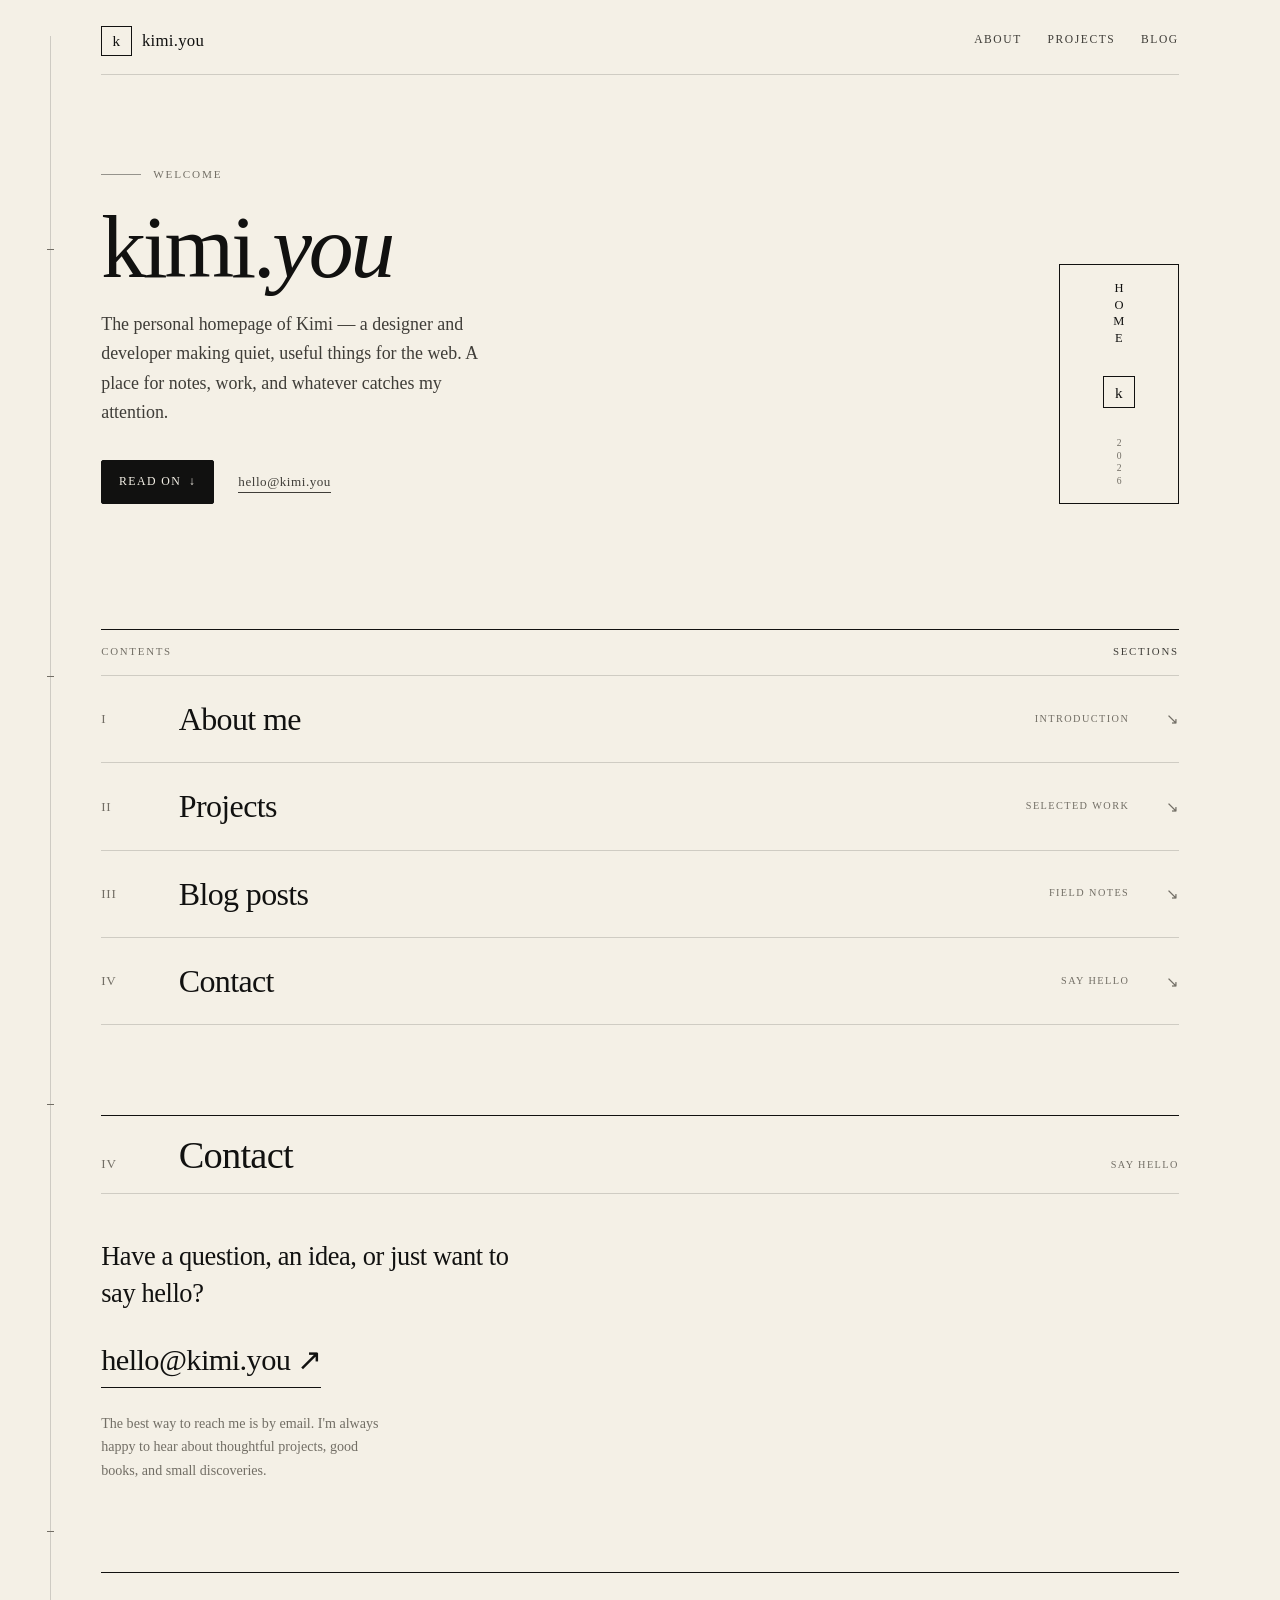
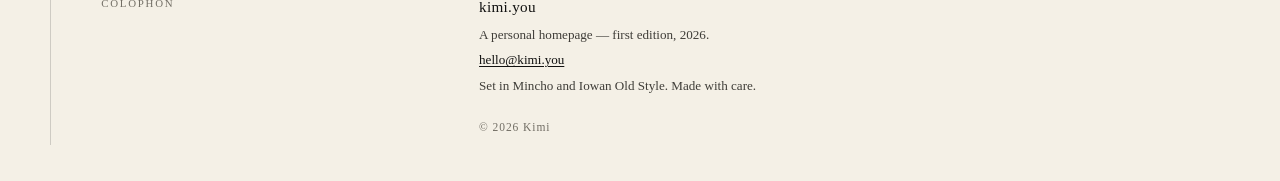
==== index.html @ a14ccd13 "initial" ====
<!DOCTYPE html>
<html lang="en">
<head>
  <meta charset="UTF-8">
  <meta name="viewport" content="width=device-width, initial-scale=1.0">
  <meta name="theme-color" content="#F4F0E6">
  <meta name="description" content="The personal homepage of Kimi — a quiet corner of the internet for notes, projects, and everyday things.">
  <title>kimi.you — Personal Homepage</title>
  <link rel="icon" href="data:image/svg+xml,%3Csvg xmlns='http://www.w3.org/2000/svg' viewBox='0 0 32 32'%3E%3Crect width='32' height='32' fill='%23111110'/%3E%3Crect x='8' y='7' width='16' height='18' fill='none' stroke='%23F4F0E6' stroke-width='2'/%3E%3Cpath d='M12 7v18' stroke='%23F4F0E6' stroke-width='2'/%3E%3C/svg%3E">
  <link rel="stylesheet" href="styles.css">
</head>
<body>
  <a class="skip-link" href="#main">Skip to main content</a>

  <div class="book">
    <div class="binding" aria-hidden="true">
      <i></i>
      <i></i>
      <i></i>
      <i></i>
    </div>

    <header class="book-header">
      <a class="brand" href="index.html" aria-label="kimi.you home">
        <span class="brand-seal" aria-hidden="true">k</span>
        <span>kimi.you</span>
      </a>
      <nav class="site-nav" aria-label="Primary">
        <a href="about.html">About</a>
        <a href="projects.html">Projects</a>
        <a href="blog.html">Blog</a>
      </nav>
    </header>

    <main id="main">
      <section class="hero" aria-labelledby="site-title">
        <div class="hero-copy">
          <p class="eyebrow">
            <span class="eyebrow-rule" aria-hidden="true"></span>
            <span>Welcome</span>
          </p>
          <h1 id="site-title">kimi.<em>you</em></h1>
          <p class="hero-lede">
            The personal homepage of Kimi — a designer and developer making
            quiet, useful things for the web. A place for notes, work, and
            whatever catches my attention.
          </p>
          <div class="hero-actions">
            <a class="primary-link" href="#contents">Read on <span aria-hidden="true">↓</span></a>
            <a class="text-link" href="mailto:hello@kimi.you">hello@kimi.you</a>
          </div>
        </div>

        <aside class="title-slip" aria-label="Personal homepage">
          <span class="slip-label" aria-hidden="true">Home</span>
          <span class="slip-seal" aria-hidden="true">k</span>
          <span class="slip-meta" aria-hidden="true">2026</span>
        </aside>
      </section>

      <nav class="contents" id="contents" aria-label="Contents">
        <div class="contents-top">
          <span>Contents</span>
          <span class="contents-sub">Sections</span>
        </div>
        <div class="contents-list">
          <a class="contents-link" href="about.html">
            <span class="contents-index">I</span>
            <span class="contents-title">About me</span>
            <span class="contents-note">Introduction</span>
            <span class="contents-arrow" aria-hidden="true">↘</span>
          </a>
          <a class="contents-link" href="projects.html">
            <span class="contents-index">II</span>
            <span class="contents-title">Projects</span>
            <span class="contents-note">Selected work</span>
            <span class="contents-arrow" aria-hidden="true">↘</span>
          </a>
          <a class="contents-link" href="blog.html">
            <span class="contents-index">III</span>
            <span class="contents-title">Blog posts</span>
            <span class="contents-note">Field notes</span>
            <span class="contents-arrow" aria-hidden="true">↘</span>
          </a>
          <a class="contents-link" href="#contact">
            <span class="contents-index">IV</span>
            <span class="contents-title">Contact</span>
            <span class="contents-note">Say hello</span>
            <span class="contents-arrow" aria-hidden="true">↘</span>
          </a>
        </div>
      </nav>

      <section class="chapter" id="contact" aria-labelledby="contact-title">
        <header class="chapter-head">
          <p class="chapter-index">IV</p>
          <h2 id="contact-title">Contact</h2>
          <p class="chapter-note">Say hello</p>
        </header>
        <div class="chapter-body">
          <p class="chapter-lead">
            Have a question, an idea, or just want to say hello?
          </p>
          <a class="contact-link" href="mailto:hello@kimi.you">
            hello@kimi.you <span aria-hidden="true">↗</span>
          </a>
          <p class="contact-note">
            The best way to reach me is by email. I'm always happy to hear about
            thoughtful projects, good books, and small discoveries.
          </p>
        </div>
      </section>
    </main>

    <footer class="colophon">
      <div class="colophon-head">
        <span class="en">Colophon</span>
      </div>
      <div class="colophon-body">
        <p class="colophon-name">kimi.you</p>
        <p>A personal homepage — first edition, 2026.</p>
        <p><a class="footer-email" href="mailto:hello@kimi.you">hello@kimi.you</a></p>
        <p>Set in Mincho and Iowan Old Style. Made with care.</p>
        <p class="copyright">© 2026 Kimi</p>
      </div>
    </footer>
  </div>
</body>
</html>
---- styles.css ----
/* ==========================================================================
   kimi.you — site stylesheet
   --------------------------------------------------------------------------
   index.html and template.html link this file. Shared palette, type, header,
   footer, buttons and focus styles live in css/site.css; this file adds the
   homepage sections (hero, contents index, contact) and the reusable content
   page layout used by template.html.
   ========================================================================== */

@import url("css/site.css");

#main {
  scroll-margin-top: 1rem;
}

/* Homepage hero ------------------------------------------------------------ */

.hero-actions {
  display: flex;
  flex-wrap: wrap;
  align-items: center;
  gap: 1.5rem;
  margin-top: 2rem;
}

/* Contents index ----------------------------------------------------------- */

.contents {
  margin-top: clamp(2.5rem, 6vw, 5rem);
  border-top: 1px solid var(--ink);
}

.contents-top {
  display: flex;
  align-items: baseline;
  justify-content: space-between;
  gap: 1rem;
  padding: 0.85rem 0;
  border-bottom: 1px solid var(--rule);
  color: var(--ink-muted);
  font-size: 0.68rem;
  letter-spacing: 0.16em;
  text-transform: uppercase;
}

.contents-sub {
  color: var(--ink-soft);
  font-size: 0.68rem;
  letter-spacing: 0.16em;
}

.contents-list {
  display: flex;
  flex-direction: column;
}

.contents-link {
  display: grid;
  grid-template-columns: 3.25rem minmax(0, 1fr) auto 1.5rem;
  align-items: center;
  gap: clamp(0.75rem, 2vw, 1.75rem);
  padding: clamp(1.05rem, 2.2vw, 1.5rem) 0;
  border-bottom: 1px solid var(--rule);
  color: var(--ink);
  text-decoration: none;
  transition: padding-left var(--transition), background var(--transition);
}

.contents-link:hover {
  padding-left: 0.6rem;
  background: var(--wash);
}

.contents-index {
  color: var(--ink-muted);
  font-family: var(--font-mincho);
  font-size: 0.82rem;
  letter-spacing: 0.06em;
}

.contents-title {
  font-size: clamp(1.35rem, 3vw, 2rem);
  font-weight: 400;
  letter-spacing: -0.02em;
  line-height: 1.2;
}

.contents-note {
  color: var(--ink-muted);
  font-family: var(--font-serif);
  font-size: 0.64rem;
  letter-spacing: 0.14em;
  text-transform: uppercase;
  white-space: nowrap;
}

.contents-arrow {
  justify-self: end;
  color: var(--ink-muted);
  font-size: 0.95rem;
  transition: color var(--transition), transform var(--transition);
}

.contents-link:hover .contents-arrow {
  color: var(--ink);
  transform: translate(3px, 3px);
}

/* Contact chapter ---------------------------------------------------------- */

.chapter {
  margin-top: clamp(3rem, 7vw, 6rem);
  border-top: 1px solid var(--ink);
}

.chapter-head {
  display: grid;
  grid-template-columns: 3.25rem minmax(0, 1fr) auto;
  align-items: baseline;
  gap: clamp(0.75rem, 2vw, 1.75rem);
  padding: 1.15rem 0 1.05rem;
  border-bottom: 1px solid var(--rule);
}

.chapter-index {
  margin: 0;
  color: var(--ink-muted);
  font-family: var(--font-mincho);
  font-size: 0.82rem;
  letter-spacing: 0.08em;
}

.chapter-head h2 {
  margin: 0;
  font-size: clamp(1.6rem, 3.4vw, 2.4rem);
  font-weight: 400;
  letter-spacing: -0.02em;
  line-height: 1.1;
}

.chapter-note {
  margin: 0;
  color: var(--ink-muted);
  font-family: var(--font-serif);
  font-size: 0.64rem;
  letter-spacing: 0.14em;
  text-transform: uppercase;
}

.chapter-body {
  max-width: 48rem;
  padding: clamp(1.5rem, 4vw, 2.75rem) 0 0;
}

.chapter-lead {
  max-width: 32ch;
  margin: 0 0 1.4rem;
  font-size: clamp(1.25rem, 2.3vw, 1.65rem);
  letter-spacing: -0.015em;
  line-height: 1.4;
}

.contact-link {
  display: inline-flex;
  align-items: baseline;
  gap: 0.4rem;
  margin-bottom: 1.5rem;
  padding-bottom: 0.15rem;
  border-bottom: 1px solid var(--ink);
  color: var(--ink);
  font-size: clamp(1.25rem, 2.6vw, 1.9rem);
  letter-spacing: -0.02em;
  text-decoration: none;
}

.contact-link:hover {
  border-bottom-width: 2px;
  text-decoration: none;
}

.contact-note {
  max-width: 42ch;
  margin: 0;
  color: var(--ink-muted);
  font-size: 0.88rem;
  line-height: 1.65;
}

/* Reusable content page (template.html) ------------------------------------ */

.page-layout {
  display: grid;
  grid-template-columns: minmax(0, 1.7fr) minmax(15rem, 0.7fr);
  align-items: start;
  gap: clamp(2rem, 5vw, 4.5rem);
  margin-top: clamp(1rem, 3vw, 2rem);
  padding-top: clamp(2rem, 4vw, 3rem);
  border-top: 1px solid var(--ink);
}

.prose {
  min-width: 0;
  max-width: 46rem;
  color: var(--ink-soft);
  line-height: 1.7;
}

.prose > p {
  margin: 0 0 1.2rem;
}

.prose .lead {
  color: var(--ink);
  font-size: clamp(1.15rem, 1.8vw, 1.35rem);
  line-height: 1.55;
}

.prose h2 {
  margin: 2.5rem 0 1rem;
  color: var(--ink);
  font-size: clamp(1.5rem, 2.6vw, 2rem);
  font-weight: 400;
  letter-spacing: -0.02em;
  line-height: 1.2;
}

.prose figure {
  margin: 2rem 0;
}

.prose img {
  display: block;
  width: 100%;
  height: auto;
  border: 1px solid var(--rule);
  background: var(--paper-deep);
}

.prose figcaption {
  margin-top: 0.6rem;
  color: var(--ink-muted);
  font-size: 0.72rem;
  letter-spacing: 0.04em;
  line-height: 1.5;
}

.prose blockquote {
  margin: 2rem 0;
  padding: 1rem 0 1rem 1.4rem;
  border-left: 2px solid var(--ink);
  color: var(--ink);
  font-size: clamp(1.1rem, 1.8vw, 1.3rem);
  font-style: italic;
  line-height: 1.55;
}

.prose blockquote p {
  margin: 0 0 0.5rem;
}

.prose cite {
  color: var(--ink-muted);
  font-size: 0.72rem;
  font-style: normal;
  letter-spacing: 0.1em;
  text-transform: uppercase;
}

.image-pair {
  display: grid;
  grid-template-columns: repeat(2, minmax(0, 1fr));
  gap: 1rem;
}

.page-aside {
  display: flex;
  flex-direction: column;
  gap: 1.75rem;
  min-width: 0;
  padding-top: 0.4rem;
}

.aside-block {
  padding-top: 1rem;
  border-top: 1px solid var(--ink);
}

.aside-title {
  margin: 0 0 0.85rem;
  color: var(--ink-muted);
  font-size: 0.66rem;
  font-weight: 400;
  letter-spacing: 0.14em;
  text-transform: uppercase;
}

.details {
  margin: 0;
}

.details > div {
  display: flex;
  justify-content: space-between;
  gap: 1rem;
  padding: 0.55rem 0;
  border-bottom: 1px solid var(--rule);
  font-size: 0.82rem;
}

.details dt {
  color: var(--ink-muted);
}

.details dd {
  margin: 0;
  text-align: right;
}

.aside-links {
  margin: 0;
  padding: 0;
  list-style: none;
}

.aside-links li {
  border-bottom: 1px solid var(--rule);
}

.aside-links a {
  display: flex;
  align-items: baseline;
  justify-content: space-between;
  gap: 1rem;
  padding: 0.65rem 0;
  color: var(--ink-soft);
  font-size: 0.88rem;
  text-decoration: none;
  transition: color var(--transition), padding-left var(--transition);
}

.aside-links a:hover {
  padding-left: 0.25rem;
  color: var(--ink);
}

/* Responsive --------------------------------------------------------------- */

@media (max-width: 900px) {
  .page-layout {
    grid-template-columns: minmax(0, 1fr);
  }

  .page-aside {
    display: grid;
    grid-template-columns: repeat(2, minmax(0, 1fr));
    gap: 1.5rem;
  }
}

@media (max-width: 760px) {
  .contents-link {
    grid-template-columns: 2.25rem minmax(0, 1fr) 1.25rem;
    gap: 0.9rem;
  }

  .contents-note {
    display: none;
  }

  .chapter-head {
    grid-template-columns: 2.25rem minmax(0, 1fr) auto;
    gap: 0.9rem;
  }
}

@media (max-width: 620px) {
  .hero-actions {
    gap: 1.1rem;
  }

  .chapter-head {
    grid-template-columns: 2.25rem minmax(0, 1fr);
  }

  .chapter-note {
    display: none;
  }

  .page-aside {
    grid-template-columns: minmax(0, 1fr);
  }

  .image-pair {
    grid-template-columns: minmax(0, 1fr);
  }
}
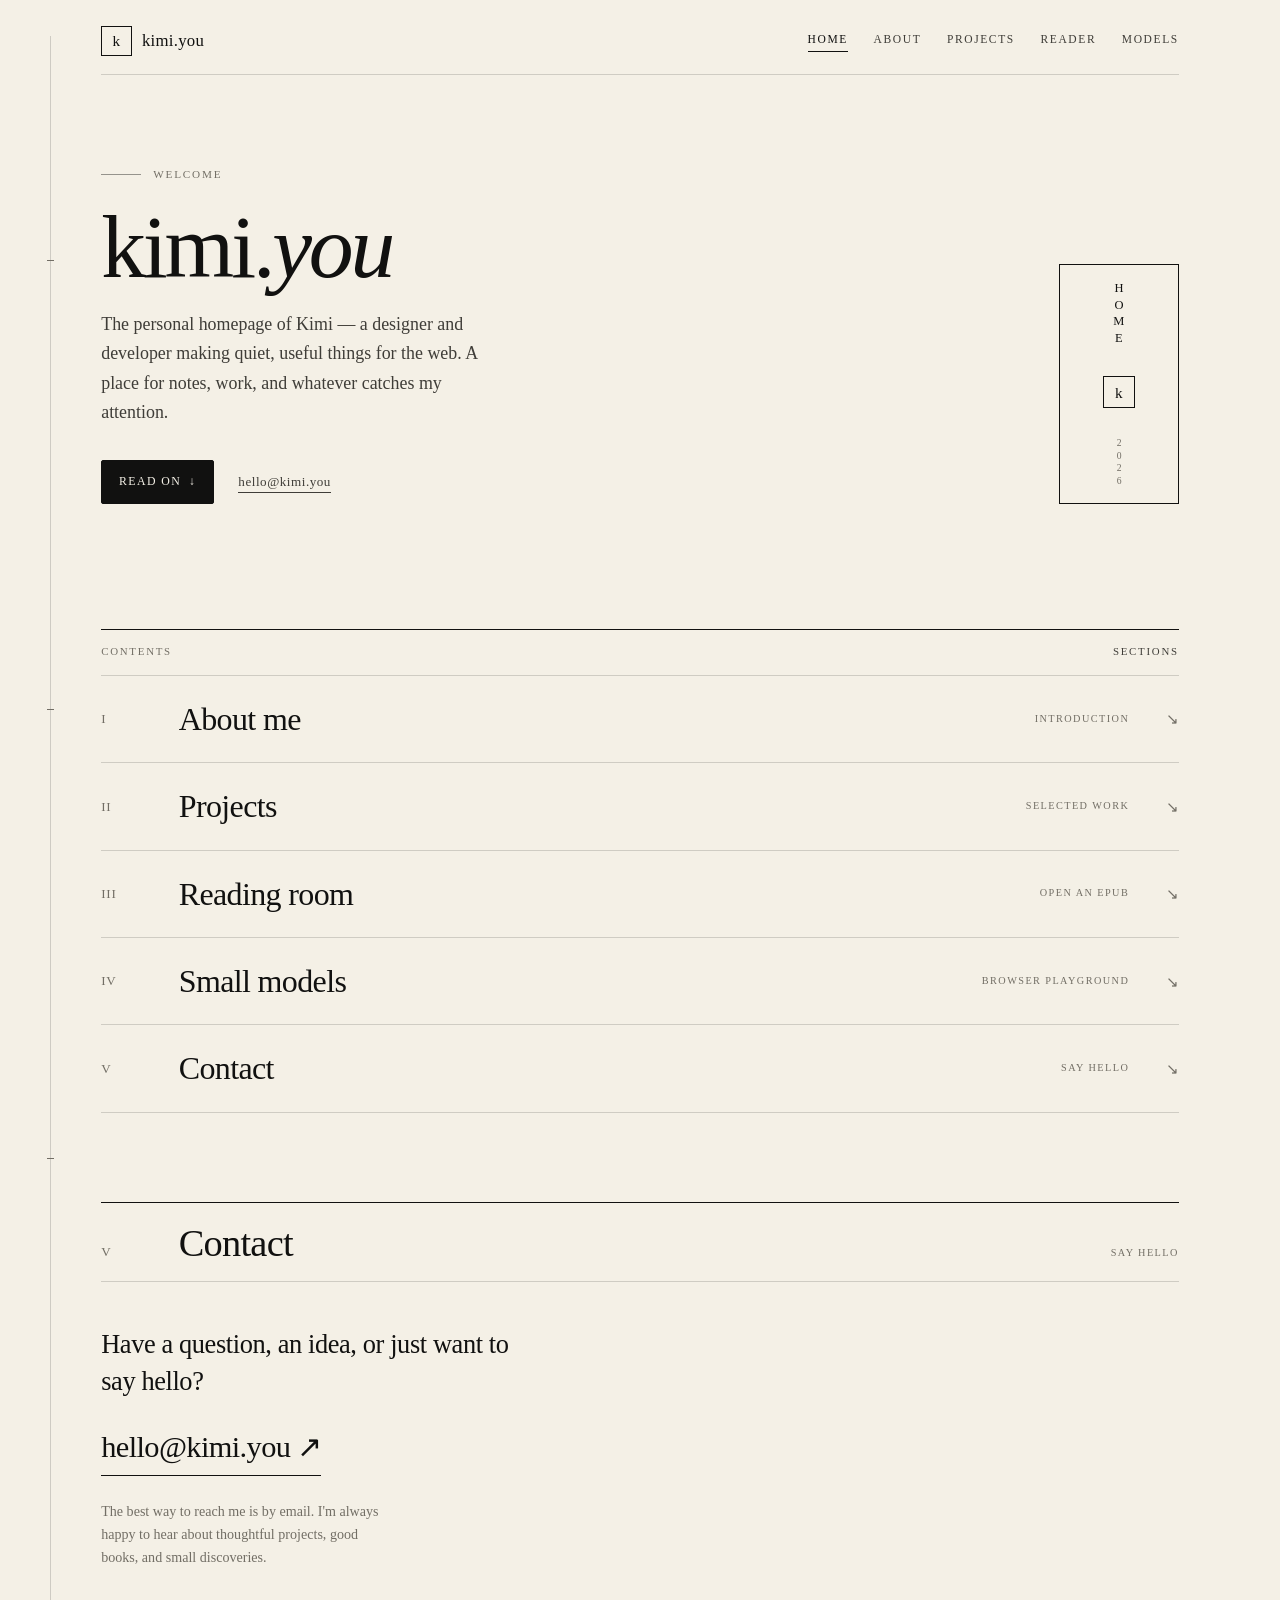
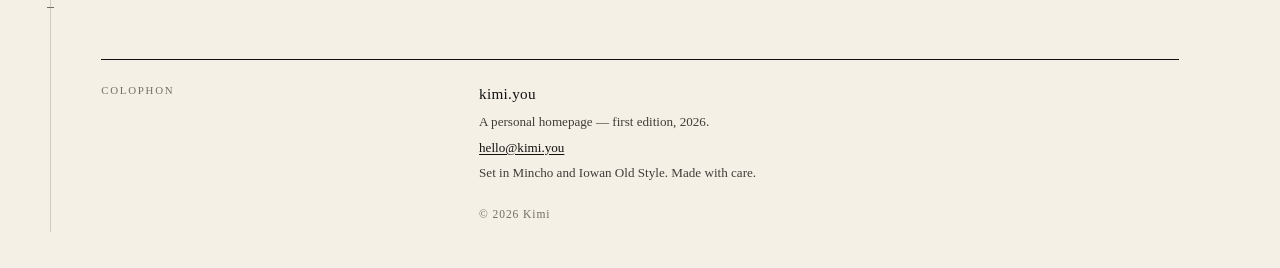
==== commit 83f18981: "Add browser model playground and complete site navigation" ====
--- a/index.html
+++ b/index.html
@@ -26,9 +26,11 @@
         <span>kimi.you</span>
       </a>
       <nav class="site-nav" aria-label="Primary">
+        <a href="index.html" aria-current="page">Home</a>
         <a href="about.html">About</a>
         <a href="projects.html">Projects</a>
-        <a href="blog.html">Blog</a>
+        <a href="reader.html">Reader</a>
+        <a href="models.html">Models</a>
       </nav>
     </header>
 
@@ -76,14 +78,20 @@
             <span class="contents-note">Selected work</span>
             <span class="contents-arrow" aria-hidden="true">↘</span>
           </a>
-          <a class="contents-link" href="blog.html">
+          <a class="contents-link" href="reader.html">
             <span class="contents-index">III</span>
-            <span class="contents-title">Blog posts</span>
-            <span class="contents-note">Field notes</span>
+            <span class="contents-title">Reading room</span>
+            <span class="contents-note">Open an EPUB</span>
+            <span class="contents-arrow" aria-hidden="true">↘</span>
+          </a>
+          <a class="contents-link" href="models.html">
+            <span class="contents-index">IV</span>
+            <span class="contents-title">Small models</span>
+            <span class="contents-note">Browser playground</span>
             <span class="contents-arrow" aria-hidden="true">↘</span>
           </a>
           <a class="contents-link" href="#contact">
-            <span class="contents-index">IV</span>
+            <span class="contents-index">V</span>
             <span class="contents-title">Contact</span>
             <span class="contents-note">Say hello</span>
             <span class="contents-arrow" aria-hidden="true">↘</span>
@@ -93,7 +101,7 @@
 
       <section class="chapter" id="contact" aria-labelledby="contact-title">
         <header class="chapter-head">
-          <p class="chapter-index">IV</p>
+          <p class="chapter-index">V</p>
           <h2 id="contact-title">Contact</h2>
           <p class="chapter-note">Say hello</p>
         </header>
